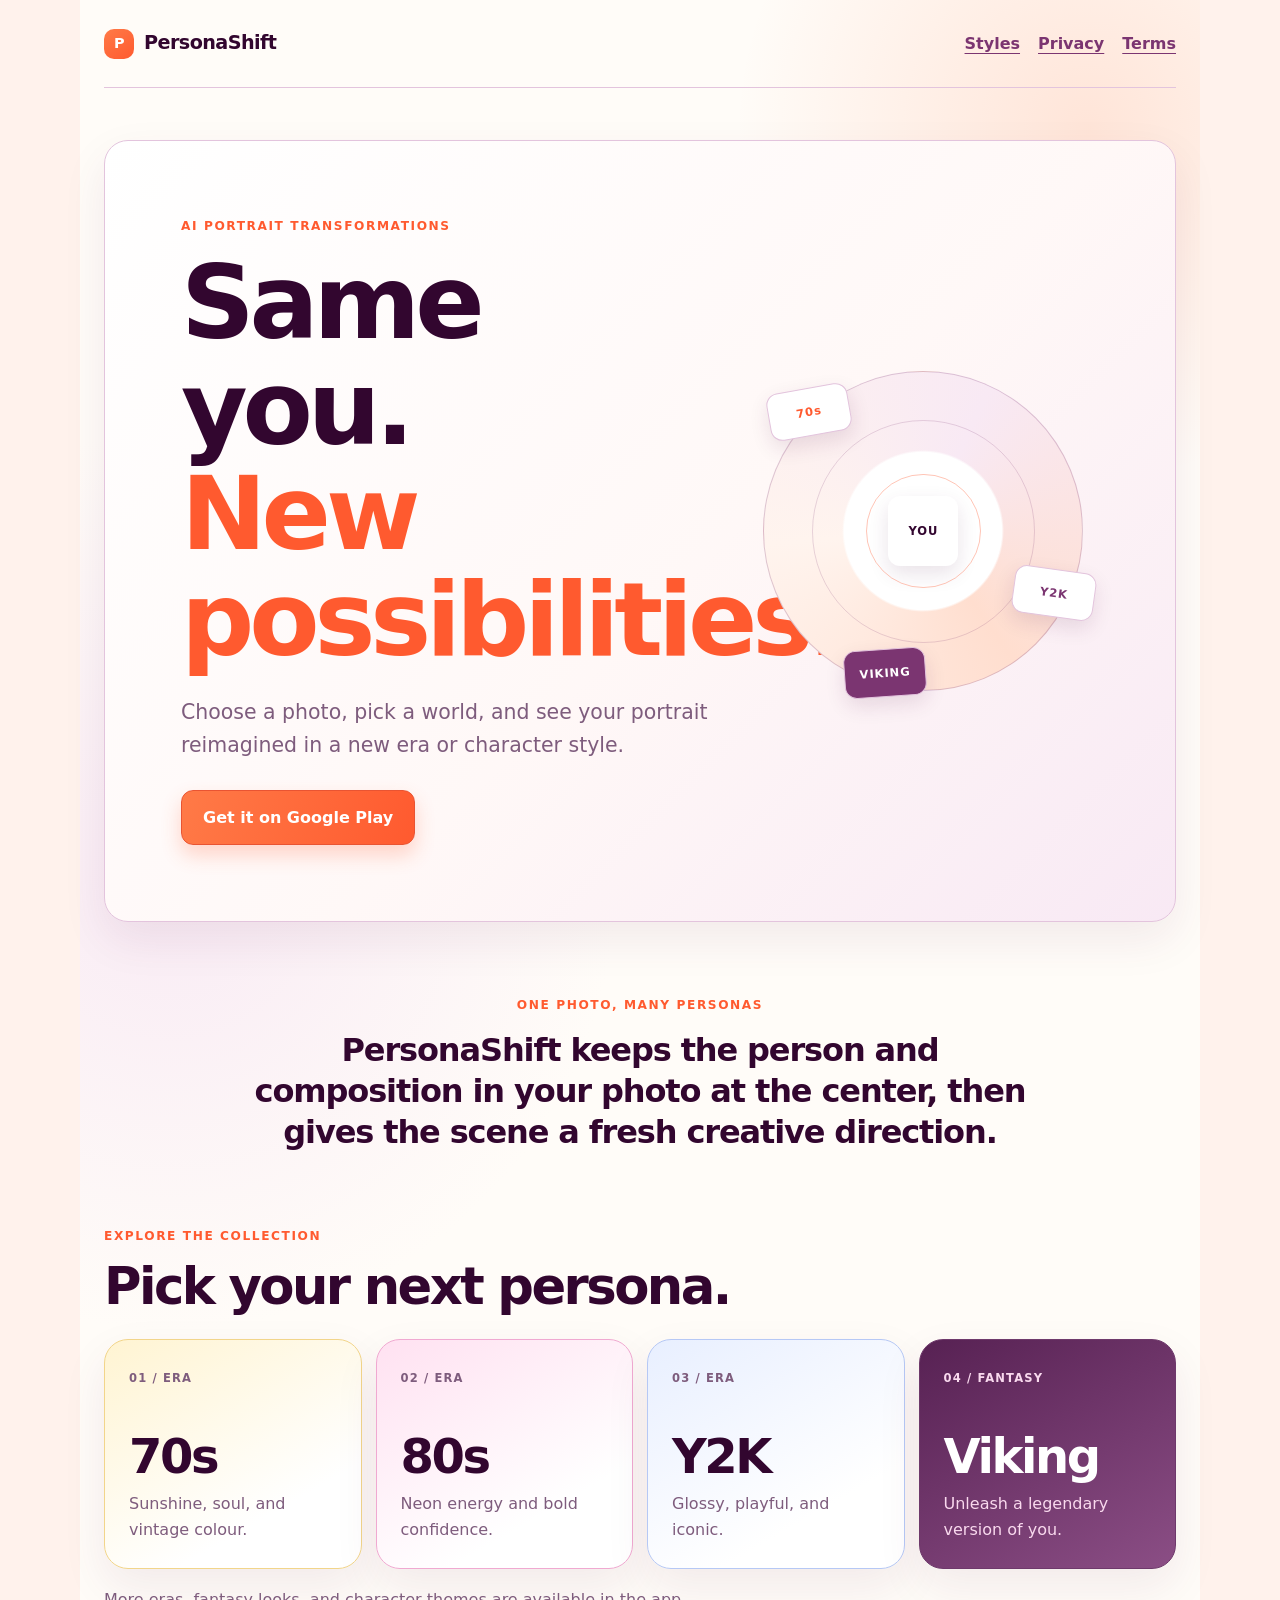
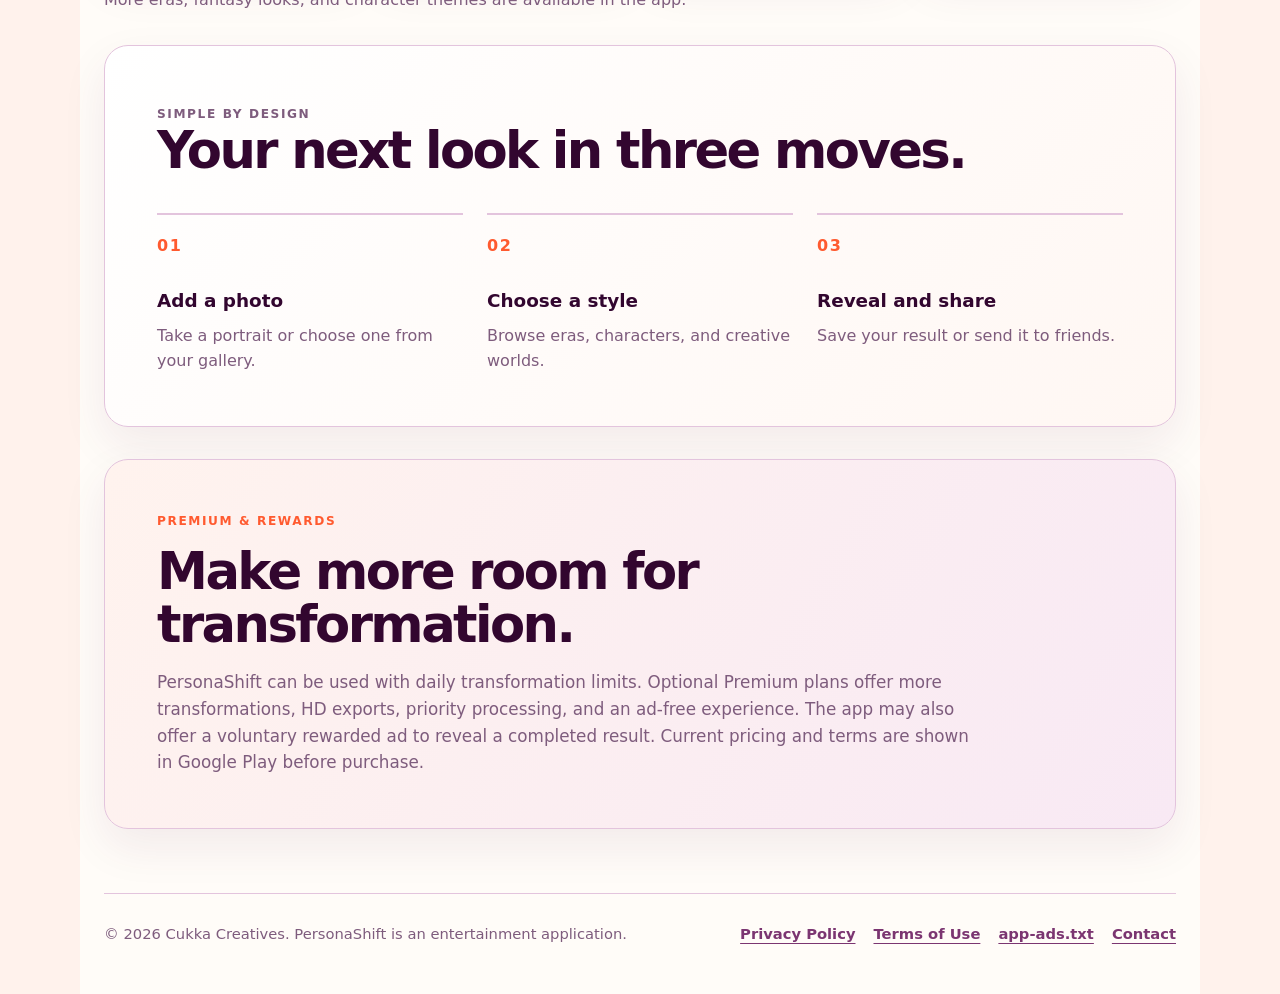
==== index.html @ ef97b441 "Add files via upload" ====
<!doctype html>
<html lang="en">
<head>
  <meta charset="utf-8" />
  <meta name="viewport" content="width=device-width, initial-scale=1" />
  <meta name="description" content="PersonaShift turns one photo into a new era, character, or creative theme." />
  <title>PersonaShift — Same You, New Possibilities</title>
  <link rel="stylesheet" href="./styles.css" />
</head>
<body>
  <header class="site-header">
    <a class="brand" href="./" aria-label="PersonaShift home"><span class="brand-mark" aria-hidden="true">P</span>PersonaShift</a>
    <nav aria-label="Site navigation"><a href="#styles">Styles</a><a href="./privacy-policy.html">Privacy</a><a href="./terms-of-use.html">Terms</a></nav>
  </header>
  <main>
    <section class="hero" aria-labelledby="hero-title">
      <div class="hero-copy"><p class="eyebrow">AI PORTRAIT TRANSFORMATIONS</p><h1 id="hero-title">Same you.<br /><span>New possibilities.</span></h1><p class="lede">Choose a photo, pick a world, and see your portrait reimagined in a new era or character style.</p><a class="button" href="https://play.google.com/store/apps/details?id=com.cukkacreatives.personashift">Get it on Google Play</a></div>
      <div class="hero-orbit" aria-hidden="true"><span class="orbit-card orbit-card-one">70s</span><span class="orbit-card orbit-card-two">Y2K</span><span class="orbit-card orbit-card-three">VIKING</span><span class="orbit-core">YOU</span></div>
    </section>
    <section class="intro" aria-label="How PersonaShift works"><p class="eyebrow">ONE PHOTO, MANY PERSONAS</p><p>PersonaShift keeps the person and composition in your photo at the center, then gives the scene a fresh creative direction.</p></section>
    <section id="styles" class="styles" aria-labelledby="styles-title">
      <div class="section-heading"><p class="eyebrow">EXPLORE THE COLLECTION</p><h2 id="styles-title">Pick your next persona.</h2></div>
      <div class="style-grid"><article class="style-card seventies"><span>01 / ERA</span><h3>70s</h3><p>Sunshine, soul, and vintage colour.</p></article><article class="style-card eighties"><span>02 / ERA</span><h3>80s</h3><p>Neon energy and bold confidence.</p></article><article class="style-card y2k"><span>03 / ERA</span><h3>Y2K</h3><p>Glossy, playful, and iconic.</p></article><article class="style-card fantasy"><span>04 / FANTASY</span><h3>Viking</h3><p>Unleash a legendary version of you.</p></article></div>
      <p class="section-note">More eras, fantasy looks, and character themes are available in the app.</p>
    </section>
    <section class="steps" aria-labelledby="steps-title"><div class="section-heading"><p class="eyebrow">SIMPLE BY DESIGN</p><h2 id="steps-title">Your next look in three moves.</h2></div><ol><li><span>01</span><strong>Add a photo</strong><p>Take a portrait or choose one from your gallery.</p></li><li><span>02</span><strong>Choose a style</strong><p>Browse eras, characters, and creative worlds.</p></li><li><span>03</span><strong>Reveal and share</strong><p>Save your result or send it to friends.</p></li></ol></section>
    <section class="notice" aria-labelledby="notice-title"><p class="eyebrow">PREMIUM &amp; REWARDS</p><h2 id="notice-title">Make more room for transformation.</h2><p>PersonaShift can be used with daily transformation limits. Optional Premium plans offer more transformations, HD exports, priority processing, and an ad-free experience. The app may also offer a voluntary rewarded ad to reveal a completed result. Current pricing and terms are shown in Google Play before purchase.</p></section>
  </main>
  <footer><p>© 2026 Cukka Creatives. PersonaShift is an entertainment application.</p><div><a href="./privacy-policy.html">Privacy Policy</a><a href="./terms-of-use.html">Terms of Use</a><a href="./app-ads.txt">app-ads.txt</a><a href="mailto:cukkacreatives@gmail.com">Contact</a></div></footer>
</body>
</html>
---- styles.css ----
:root { color-scheme: light; --background: #fffcf8; --background-deep: #fff2ec; --ink: #32062f; --muted: #7e5c7d; --coral: #ff5a2f; --orange: #ff7a47; --plum: #7b3571; --line: #e3c4dd; --radius-card: 24px; --radius-button: 12px; --content-width: 1120px; }
* { box-sizing: border-box; } html { background: var(--background-deep); scroll-behavior: smooth; } body { max-width: var(--content-width); min-height: 100vh; margin: 0 auto; padding: 0 24px; color: var(--ink); background: radial-gradient(circle at 90% 5%, rgb(255 122 71 / 18%), transparent 22rem), radial-gradient(circle at 8% 34%, rgb(248 233 244 / 90%), transparent 28rem), var(--background); font-family: Inter, ui-sans-serif, system-ui, -apple-system, BlinkMacSystemFont, "Segoe UI", sans-serif; line-height: 1.6; }
a { color: var(--plum); font-weight: 750; text-underline-offset: 4px; } a:focus-visible, .button:focus-visible { outline: 3px solid var(--coral); outline-offset: 4px; } .site-header, footer { display: flex; align-items: center; justify-content: space-between; gap: 24px; } .site-header { min-height: 88px; border-bottom: 1px solid var(--line); } .brand { display: inline-flex; align-items: center; gap: 10px; color: var(--ink); font-size: 1.2rem; font-weight: 850; letter-spacing: -.03em; text-decoration: none; } .brand-mark { display: grid; width: 30px; height: 30px; place-items: center; border-radius: 10px; color: white; background: linear-gradient(145deg, var(--orange), var(--coral)); font-size: .9rem; } nav, footer div { display: flex; flex-wrap: wrap; gap: 18px; } main { padding: 52px 0 64px; }
.hero, .notice, .style-card, .steps { border: 1px solid var(--line); border-radius: var(--radius-card); background: rgb(255 255 255 / 80%); box-shadow: 0 18px 45px rgb(83 25 72 / 8%); } .hero { display: grid; grid-template-columns: minmax(0, 1.2fr) minmax(260px, .8fr); align-items: center; gap: 40px; min-height: 470px; padding: clamp(32px, 7vw, 76px); overflow: hidden; background: linear-gradient(135deg, #fff 0%, #fff8f7 55%, #f8e9f4 100%); } .eyebrow { margin: 0 0 14px; color: var(--coral); font-size: .76rem; font-weight: 850; letter-spacing: .13em; } h1, h2, h3 { margin: 0; line-height: 1.03; letter-spacing: -.05em; } h1 { font-size: clamp(3.2rem, 8vw, 6.8rem); } h1 span { color: var(--coral); } .lede { max-width: 560px; margin: 24px 0 28px; color: var(--muted); font-size: clamp(1.08rem, 2vw, 1.28rem); } .button { display: inline-block; padding: 14px 21px; border: 1px solid #e95432; border-radius: var(--radius-button); color: white; background: linear-gradient(110deg, var(--orange), var(--coral)); box-shadow: 0 10px 20px rgb(255 90 47 / 24%); text-decoration: none; } .button:hover { filter: brightness(1.05); transform: translateY(-1px); }
.hero-orbit { position: relative; width: min(100%, 320px); aspect-ratio: 1; margin: auto; border: 1px solid rgb(123 53 113 / 24%); border-radius: 50%; background: radial-gradient(circle, #fff 0 35%, transparent 36%), conic-gradient(from 25deg, #f8e9f4, #ffdecf, #fff4ee, #f8e9f4); } .hero-orbit::before, .hero-orbit::after { position: absolute; inset: 15%; border: 1px solid rgb(123 53 113 / 18%); border-radius: 50%; content: ""; } .hero-orbit::after { inset: 32%; border-color: rgb(255 90 47 / 35%); } .orbit-card, .orbit-core { position: absolute; display: grid; place-items: center; border-radius: 12px; font-size: .72rem; font-weight: 850; letter-spacing: .08em; box-shadow: 0 8px 20px rgb(83 25 72 / 12%); } .orbit-card { width: 82px; height: 48px; border: 1px solid var(--line); background: white; } .orbit-card-one { top: 5%; left: 1%; color: var(--coral); transform: rotate(-10deg); } .orbit-card-two { right: -4%; bottom: 23%; color: var(--plum); transform: rotate(8deg); } .orbit-card-three { bottom: -2%; left: 25%; color: white; background: var(--plum); transform: rotate(-4deg); } .orbit-core { inset: 39%; color: var(--ink); background: white; }
.intro { max-width: 800px; margin: 74px auto; text-align: center; } .intro p:last-child { margin: 0; font-size: clamp(1.35rem, 3vw, 2rem); font-weight: 650; letter-spacing: -.035em; line-height: 1.28; } .section-heading h2, .notice h2 { font-size: clamp(2rem, 4vw, 3.2rem); } .styles { scroll-margin-top: 28px; } .style-grid { display: grid; grid-template-columns: repeat(4, 1fr); gap: 14px; margin-top: 26px; } .style-card { min-height: 230px; padding: 24px; } .style-card span { color: var(--muted); font-size: .72rem; font-weight: 800; letter-spacing: .1em; } .style-card h3 { margin-top: 42px; font-size: clamp(2rem, 4vw, 3rem); } .style-card p { margin: 10px 0 0; color: var(--muted); } .seventies { background: linear-gradient(150deg, #fff4d2, #fff 72%); border-color: #f2d58a; } .eighties { background: linear-gradient(150deg, #ffe1f1, #fff 72%); border-color: #f0a9d1; } .y2k { background: linear-gradient(150deg, #e8efff, #fff 72%); border-color: #b6c8f5; } .fantasy { color: white; background: linear-gradient(150deg, #572153, #8b4e85); border-color: #6e396b; } .fantasy span, .fantasy p { color: #f9d9ee; } .section-note { margin: 18px 0 0; color: var(--muted); }
.steps { margin-top: 32px; padding: clamp(28px, 5vw, 52px); background: linear-gradient(135deg, #fff, #fff7f3); } .steps ol { display: grid; grid-template-columns: repeat(3, 1fr); gap: 24px; margin: 36px 0 0; padding: 0; list-style: none; } .steps li { padding-top: 18px; border-top: 2px solid var(--line); } .steps li span { display: block; margin-bottom: 28px; color: var(--coral); font-weight: 850; letter-spacing: .1em; } .steps strong { font-size: 1.15rem; } .steps p { margin: 7px 0 0; color: var(--muted); } .notice { margin-top: 32px; padding: clamp(30px, 5vw, 52px); background: linear-gradient(120deg, #fff3ee, #f8e9f4); } .notice p:last-child { max-width: 820px; margin: 18px 0 0; color: var(--muted); font-size: 1.05rem; }
.legal { max-width: 820px; margin: 0 auto; padding: 52px 0 72px; } .legal h1 { margin-bottom: 20px; font-size: clamp(3rem, 8vw, 5.5rem); } .legal h2 { margin-top: 40px; padding-bottom: 10px; border-bottom: 1px solid var(--line); font-size: 1.45rem; } .legal p, .legal li { color: var(--muted); } .legal li + li { margin-top: 10px; } footer { padding: 28px 0 48px; border-top: 1px solid var(--line); color: var(--muted); font-size: .92rem; } footer p { margin: 0; } @media (max-width: 760px) { body { padding: 0 16px; } .site-header, footer { align-items: flex-start; flex-direction: column; padding: 20px 0; } main { padding: 32px 0 48px; } .hero { grid-template-columns: 1fr; min-height: 0; } .hero-orbit { width: min(100%, 280px); } .style-grid, .steps ol { grid-template-columns: 1fr; } .style-card { min-height: 180px; } .style-card h3 { margin-top: 22px; } .intro { margin: 54px auto; } }
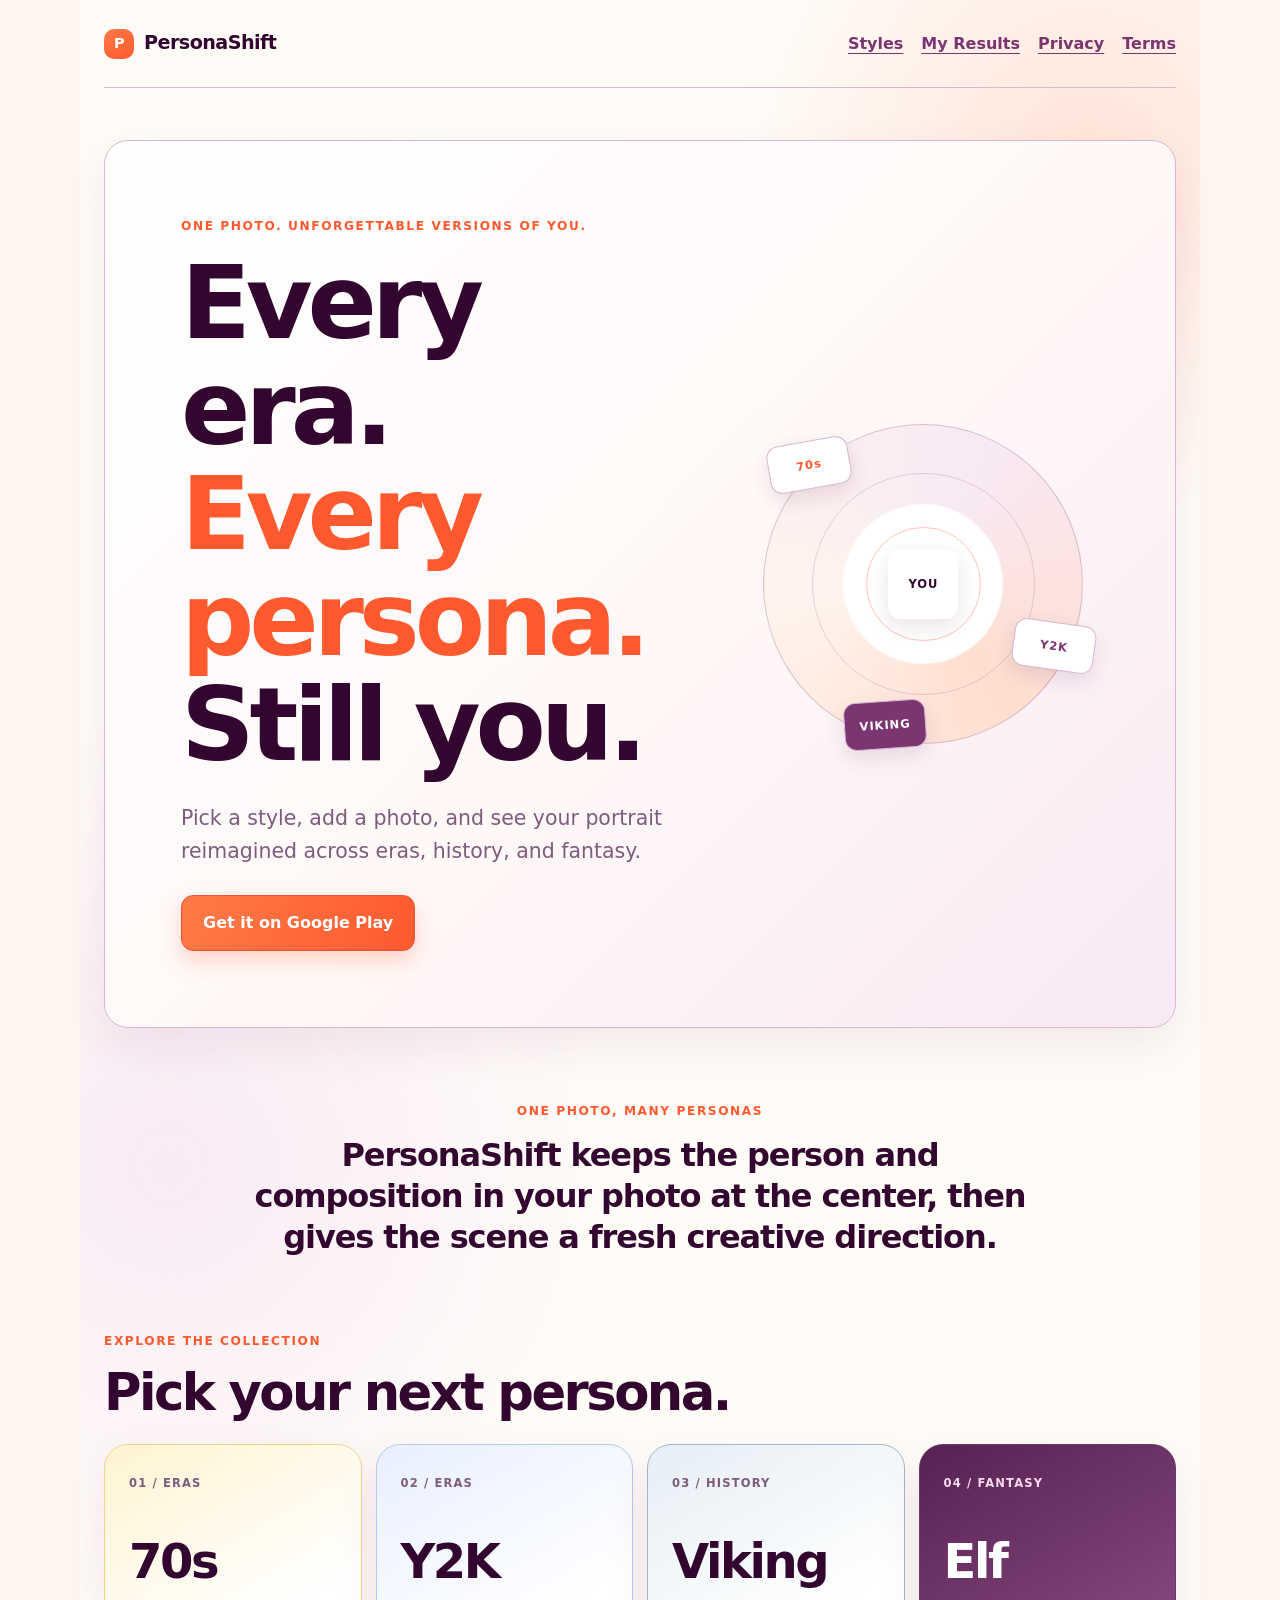
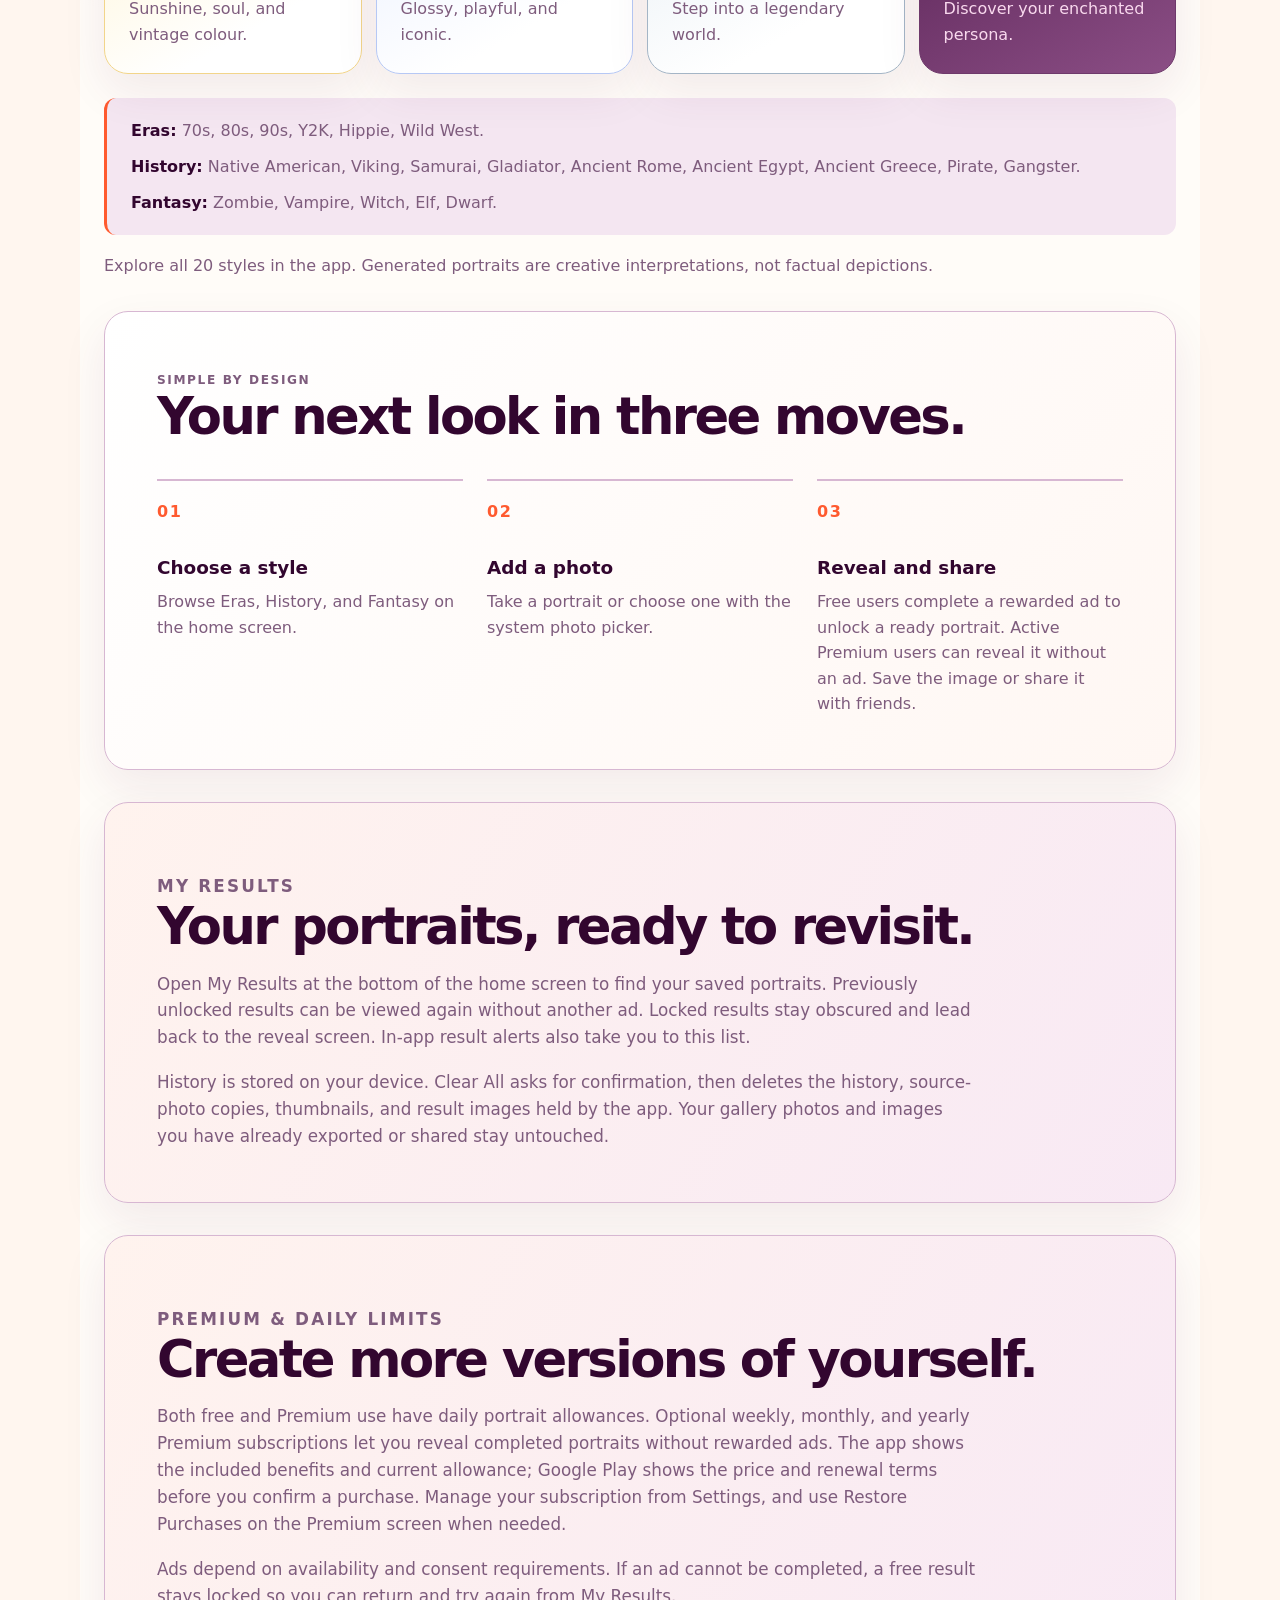
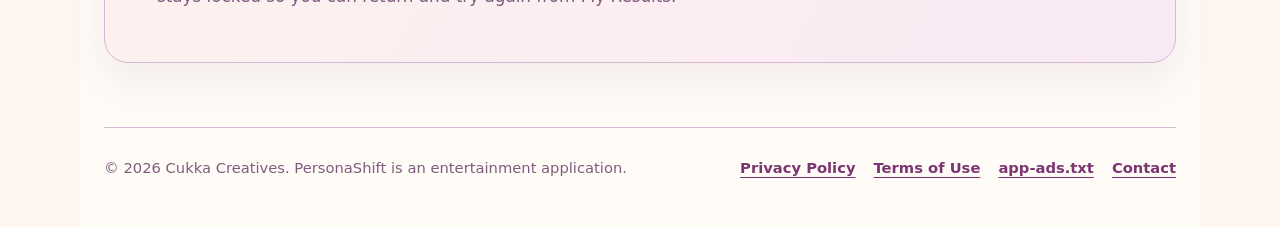
==== commit 34fb39ab: "Add files via upload" ====
--- a/index.html
+++ b/index.html
@@ -4,27 +4,37 @@
   <meta charset="utf-8" />
   <meta name="viewport" content="width=device-width, initial-scale=1" />
   <meta name="description" content="PersonaShift turns one photo into a new era, character, or creative theme." />
-  <title>PersonaShift — Same You, New Possibilities</title>
+  <title>PersonaShift — Every Era. Every Persona. Still You.</title>
   <link rel="stylesheet" href="./styles.css" />
 </head>
 <body>
   <header class="site-header">
     <a class="brand" href="./" aria-label="PersonaShift home"><span class="brand-mark" aria-hidden="true">P</span>PersonaShift</a>
-    <nav aria-label="Site navigation"><a href="#styles">Styles</a><a href="./privacy-policy.html">Privacy</a><a href="./terms-of-use.html">Terms</a></nav>
+    <nav aria-label="Site navigation"><a href="#styles">Styles</a><a href="#results">My Results</a><a href="./privacy-policy.html">Privacy</a><a href="./terms-of-use.html">Terms</a></nav>
   </header>
   <main>
     <section class="hero" aria-labelledby="hero-title">
-      <div class="hero-copy"><p class="eyebrow">AI PORTRAIT TRANSFORMATIONS</p><h1 id="hero-title">Same you.<br /><span>New possibilities.</span></h1><p class="lede">Choose a photo, pick a world, and see your portrait reimagined in a new era or character style.</p><a class="button" href="https://play.google.com/store/apps/details?id=com.cukkacreatives.personashift">Get it on Google Play</a></div>
+      <div class="hero-copy"><p class="eyebrow">ONE PHOTO. UNFORGETTABLE VERSIONS OF YOU.</p><h1 id="hero-title">Every era.<br /><span>Every persona.</span><br />Still you.</h1><p class="lede">Pick a style, add a photo, and see your portrait reimagined across eras, history, and fantasy.</p><a class="button" href="https://play.google.com/store/apps/details?id=com.cukkacreatives.personashift">Get it on Google Play</a></div>
       <div class="hero-orbit" aria-hidden="true"><span class="orbit-card orbit-card-one">70s</span><span class="orbit-card orbit-card-two">Y2K</span><span class="orbit-card orbit-card-three">VIKING</span><span class="orbit-core">YOU</span></div>
     </section>
     <section class="intro" aria-label="How PersonaShift works"><p class="eyebrow">ONE PHOTO, MANY PERSONAS</p><p>PersonaShift keeps the person and composition in your photo at the center, then gives the scene a fresh creative direction.</p></section>
     <section id="styles" class="styles" aria-labelledby="styles-title">
       <div class="section-heading"><p class="eyebrow">EXPLORE THE COLLECTION</p><h2 id="styles-title">Pick your next persona.</h2></div>
-      <div class="style-grid"><article class="style-card seventies"><span>01 / ERA</span><h3>70s</h3><p>Sunshine, soul, and vintage colour.</p></article><article class="style-card eighties"><span>02 / ERA</span><h3>80s</h3><p>Neon energy and bold confidence.</p></article><article class="style-card y2k"><span>03 / ERA</span><h3>Y2K</h3><p>Glossy, playful, and iconic.</p></article><article class="style-card fantasy"><span>04 / FANTASY</span><h3>Viking</h3><p>Unleash a legendary version of you.</p></article></div>
-      <p class="section-note">More eras, fantasy looks, and character themes are available in the app.</p>
+      <div class="style-grid"><article class="style-card seventies"><span>01 / ERAS</span><h3>70s</h3><p>Sunshine, soul, and vintage colour.</p></article><article class="style-card y2k"><span>02 / ERAS</span><h3>Y2K</h3><p>Glossy, playful, and iconic.</p></article><article class="style-card historical"><span>03 / HISTORY</span><h3>Viking</h3><p>Step into a legendary world.</p></article><article class="style-card fantasy"><span>04 / FANTASY</span><h3>Elf</h3><p>Discover your enchanted persona.</p></article></div>
+      <div class="catalog" aria-label="Available styles by category">
+        <p><strong>Eras:</strong> 70s, 80s, 90s, Y2K, Hippie, Wild West.</p>
+        <p><strong>History:</strong> Native American, Viking, Samurai, Gladiator, Ancient Rome, Ancient Egypt, Ancient Greece, Pirate, Gangster.</p>
+        <p><strong>Fantasy:</strong> Zombie, Vampire, Witch, Elf, Dwarf.</p>
+      </div>
+      <p class="section-note">Explore all 20 styles in the app. Generated portraits are creative interpretations, not factual depictions.</p>
     </section>
-    <section class="steps" aria-labelledby="steps-title"><div class="section-heading"><p class="eyebrow">SIMPLE BY DESIGN</p><h2 id="steps-title">Your next look in three moves.</h2></div><ol><li><span>01</span><strong>Add a photo</strong><p>Take a portrait or choose one from your gallery.</p></li><li><span>02</span><strong>Choose a style</strong><p>Browse eras, characters, and creative worlds.</p></li><li><span>03</span><strong>Reveal and share</strong><p>Save your result or send it to friends.</p></li></ol></section>
-    <section class="notice" aria-labelledby="notice-title"><p class="eyebrow">PREMIUM &amp; REWARDS</p><h2 id="notice-title">Make more room for transformation.</h2><p>PersonaShift can be used with daily transformation limits. Optional Premium plans offer more transformations, HD exports, priority processing, and an ad-free experience. The app may also offer a voluntary rewarded ad to reveal a completed result. Current pricing and terms are shown in Google Play before purchase.</p></section>
+    <section class="steps" aria-labelledby="steps-title"><div class="section-heading"><p class="eyebrow">SIMPLE BY DESIGN</p><h2 id="steps-title">Your next look in three moves.</h2></div><ol><li><span>01</span><strong>Choose a style</strong><p>Browse Eras, History, and Fantasy on the home screen.</p></li><li><span>02</span><strong>Add a photo</strong><p>Take a portrait or choose one with the system photo picker.</p></li><li><span>03</span><strong>Reveal and share</strong><p>Free users complete a rewarded ad to unlock a ready portrait. Active Premium users can reveal it without an ad. Save the image or share it with friends.</p></li></ol></section>
+    <section id="results" class="notice" aria-labelledby="results-title">
+      <p class="eyebrow">MY RESULTS</p><h2 id="results-title">Your portraits, ready to revisit.</h2>
+      <p>Open My Results at the bottom of the home screen to find your saved portraits. Previously unlocked results can be viewed again without another ad. Locked results stay obscured and lead back to the reveal screen. In-app result alerts also take you to this list.</p>
+      <p>History is stored on your device. Clear All asks for confirmation, then deletes the history, source-photo copies, thumbnails, and result images held by the app. Your gallery photos and images you have already exported or shared stay untouched.</p>
+    </section>
+    <section class="notice" aria-labelledby="notice-title"><p class="eyebrow">PREMIUM &amp; DAILY LIMITS</p><h2 id="notice-title">Create more versions of yourself.</h2><p>Both free and Premium use have daily portrait allowances. Optional weekly, monthly, and yearly Premium subscriptions let you reveal completed portraits without rewarded ads. The app shows the included benefits and current allowance; Google Play shows the price and renewal terms before you confirm a purchase. Manage your subscription from Settings, and use Restore Purchases on the Premium screen when needed.</p><p>Ads depend on availability and consent requirements. If an ad cannot be completed, a free result stays locked so you can return and try again from My Results.</p></section>
   </main>
   <footer><p>© 2026 Cukka Creatives. PersonaShift is an entertainment application.</p><div><a href="./privacy-policy.html">Privacy Policy</a><a href="./terms-of-use.html">Terms of Use</a><a href="./app-ads.txt">app-ads.txt</a><a href="mailto:cukkacreatives@gmail.com">Contact</a></div></footer>
 </body>
--- a/styles.css
+++ b/styles.css
@@ -1,8 +1,12 @@
-:root { color-scheme: light; --background: #fffcf8; --background-deep: #fff2ec; --ink: #32062f; --muted: #7e5c7d; --coral: #ff5a2f; --orange: #ff7a47; --plum: #7b3571; --line: #e3c4dd; --radius-card: 24px; --radius-button: 12px; --content-width: 1120px; }
+:root { color-scheme: light; --background: #fffcf8; --background-deep: #fff6ef; --ink: #32062f; --muted: #7e5c7d; --coral: #ff5a2f; --orange: #ff7a47; --plum: #7b3571; --line: #d7b7d2; --radius-card: 24px; --radius-button: 12px; --content-width: 1120px; }
 * { box-sizing: border-box; } html { background: var(--background-deep); scroll-behavior: smooth; } body { max-width: var(--content-width); min-height: 100vh; margin: 0 auto; padding: 0 24px; color: var(--ink); background: radial-gradient(circle at 90% 5%, rgb(255 122 71 / 18%), transparent 22rem), radial-gradient(circle at 8% 34%, rgb(248 233 244 / 90%), transparent 28rem), var(--background); font-family: Inter, ui-sans-serif, system-ui, -apple-system, BlinkMacSystemFont, "Segoe UI", sans-serif; line-height: 1.6; }
 a { color: var(--plum); font-weight: 750; text-underline-offset: 4px; } a:focus-visible, .button:focus-visible { outline: 3px solid var(--coral); outline-offset: 4px; } .site-header, footer { display: flex; align-items: center; justify-content: space-between; gap: 24px; } .site-header { min-height: 88px; border-bottom: 1px solid var(--line); } .brand { display: inline-flex; align-items: center; gap: 10px; color: var(--ink); font-size: 1.2rem; font-weight: 850; letter-spacing: -.03em; text-decoration: none; } .brand-mark { display: grid; width: 30px; height: 30px; place-items: center; border-radius: 10px; color: white; background: linear-gradient(145deg, var(--orange), var(--coral)); font-size: .9rem; } nav, footer div { display: flex; flex-wrap: wrap; gap: 18px; } main { padding: 52px 0 64px; }
 .hero, .notice, .style-card, .steps { border: 1px solid var(--line); border-radius: var(--radius-card); background: rgb(255 255 255 / 80%); box-shadow: 0 18px 45px rgb(83 25 72 / 8%); } .hero { display: grid; grid-template-columns: minmax(0, 1.2fr) minmax(260px, .8fr); align-items: center; gap: 40px; min-height: 470px; padding: clamp(32px, 7vw, 76px); overflow: hidden; background: linear-gradient(135deg, #fff 0%, #fff8f7 55%, #f8e9f4 100%); } .eyebrow { margin: 0 0 14px; color: var(--coral); font-size: .76rem; font-weight: 850; letter-spacing: .13em; } h1, h2, h3 { margin: 0; line-height: 1.03; letter-spacing: -.05em; } h1 { font-size: clamp(3.2rem, 8vw, 6.8rem); } h1 span { color: var(--coral); } .lede { max-width: 560px; margin: 24px 0 28px; color: var(--muted); font-size: clamp(1.08rem, 2vw, 1.28rem); } .button { display: inline-block; padding: 14px 21px; border: 1px solid #e95432; border-radius: var(--radius-button); color: white; background: linear-gradient(110deg, var(--orange), var(--coral)); box-shadow: 0 10px 20px rgb(255 90 47 / 24%); text-decoration: none; } .button:hover { filter: brightness(1.05); transform: translateY(-1px); }
 .hero-orbit { position: relative; width: min(100%, 320px); aspect-ratio: 1; margin: auto; border: 1px solid rgb(123 53 113 / 24%); border-radius: 50%; background: radial-gradient(circle, #fff 0 35%, transparent 36%), conic-gradient(from 25deg, #f8e9f4, #ffdecf, #fff4ee, #f8e9f4); } .hero-orbit::before, .hero-orbit::after { position: absolute; inset: 15%; border: 1px solid rgb(123 53 113 / 18%); border-radius: 50%; content: ""; } .hero-orbit::after { inset: 32%; border-color: rgb(255 90 47 / 35%); } .orbit-card, .orbit-core { position: absolute; display: grid; place-items: center; border-radius: 12px; font-size: .72rem; font-weight: 850; letter-spacing: .08em; box-shadow: 0 8px 20px rgb(83 25 72 / 12%); } .orbit-card { width: 82px; height: 48px; border: 1px solid var(--line); background: white; } .orbit-card-one { top: 5%; left: 1%; color: var(--coral); transform: rotate(-10deg); } .orbit-card-two { right: -4%; bottom: 23%; color: var(--plum); transform: rotate(8deg); } .orbit-card-three { bottom: -2%; left: 25%; color: white; background: var(--plum); transform: rotate(-4deg); } .orbit-core { inset: 39%; color: var(--ink); background: white; }
 .intro { max-width: 800px; margin: 74px auto; text-align: center; } .intro p:last-child { margin: 0; font-size: clamp(1.35rem, 3vw, 2rem); font-weight: 650; letter-spacing: -.035em; line-height: 1.28; } .section-heading h2, .notice h2 { font-size: clamp(2rem, 4vw, 3.2rem); } .styles { scroll-margin-top: 28px; } .style-grid { display: grid; grid-template-columns: repeat(4, 1fr); gap: 14px; margin-top: 26px; } .style-card { min-height: 230px; padding: 24px; } .style-card span { color: var(--muted); font-size: .72rem; font-weight: 800; letter-spacing: .1em; } .style-card h3 { margin-top: 42px; font-size: clamp(2rem, 4vw, 3rem); } .style-card p { margin: 10px 0 0; color: var(--muted); } .seventies { background: linear-gradient(150deg, #fff4d2, #fff 72%); border-color: #f2d58a; } .eighties { background: linear-gradient(150deg, #ffe1f1, #fff 72%); border-color: #f0a9d1; } .y2k { background: linear-gradient(150deg, #e8efff, #fff 72%); border-color: #b6c8f5; } .fantasy { color: white; background: linear-gradient(150deg, #572153, #8b4e85); border-color: #6e396b; } .fantasy span, .fantasy p { color: #f9d9ee; } .section-note { margin: 18px 0 0; color: var(--muted); }
 .steps { margin-top: 32px; padding: clamp(28px, 5vw, 52px); background: linear-gradient(135deg, #fff, #fff7f3); } .steps ol { display: grid; grid-template-columns: repeat(3, 1fr); gap: 24px; margin: 36px 0 0; padding: 0; list-style: none; } .steps li { padding-top: 18px; border-top: 2px solid var(--line); } .steps li span { display: block; margin-bottom: 28px; color: var(--coral); font-weight: 850; letter-spacing: .1em; } .steps strong { font-size: 1.15rem; } .steps p { margin: 7px 0 0; color: var(--muted); } .notice { margin-top: 32px; padding: clamp(30px, 5vw, 52px); background: linear-gradient(120deg, #fff3ee, #f8e9f4); } .notice p:last-child { max-width: 820px; margin: 18px 0 0; color: var(--muted); font-size: 1.05rem; }
+.historical { background: linear-gradient(150deg, #e6eef4, #fff 72%); border-color: #a4b5c6; }
+.catalog { margin-top: 24px; padding: 20px 24px; border-left: 3px solid var(--coral); border-radius: var(--radius-button); background: #f4e6f1; color: var(--muted); }
+.catalog p { margin: 0; } .catalog p + p { margin-top: 10px; } .catalog strong { color: var(--ink); }
+.notice p { max-width: 820px; margin: 18px 0 0; color: var(--muted); font-size: 1.05rem; } #results { scroll-margin-top: 28px; }
 .legal { max-width: 820px; margin: 0 auto; padding: 52px 0 72px; } .legal h1 { margin-bottom: 20px; font-size: clamp(3rem, 8vw, 5.5rem); } .legal h2 { margin-top: 40px; padding-bottom: 10px; border-bottom: 1px solid var(--line); font-size: 1.45rem; } .legal p, .legal li { color: var(--muted); } .legal li + li { margin-top: 10px; } footer { padding: 28px 0 48px; border-top: 1px solid var(--line); color: var(--muted); font-size: .92rem; } footer p { margin: 0; } @media (max-width: 760px) { body { padding: 0 16px; } .site-header, footer { align-items: flex-start; flex-direction: column; padding: 20px 0; } main { padding: 32px 0 48px; } .hero { grid-template-columns: 1fr; min-height: 0; } .hero-orbit { width: min(100%, 280px); } .style-grid, .steps ol { grid-template-columns: 1fr; } .style-card { min-height: 180px; } .style-card h3 { margin-top: 22px; } .intro { margin: 54px auto; } }
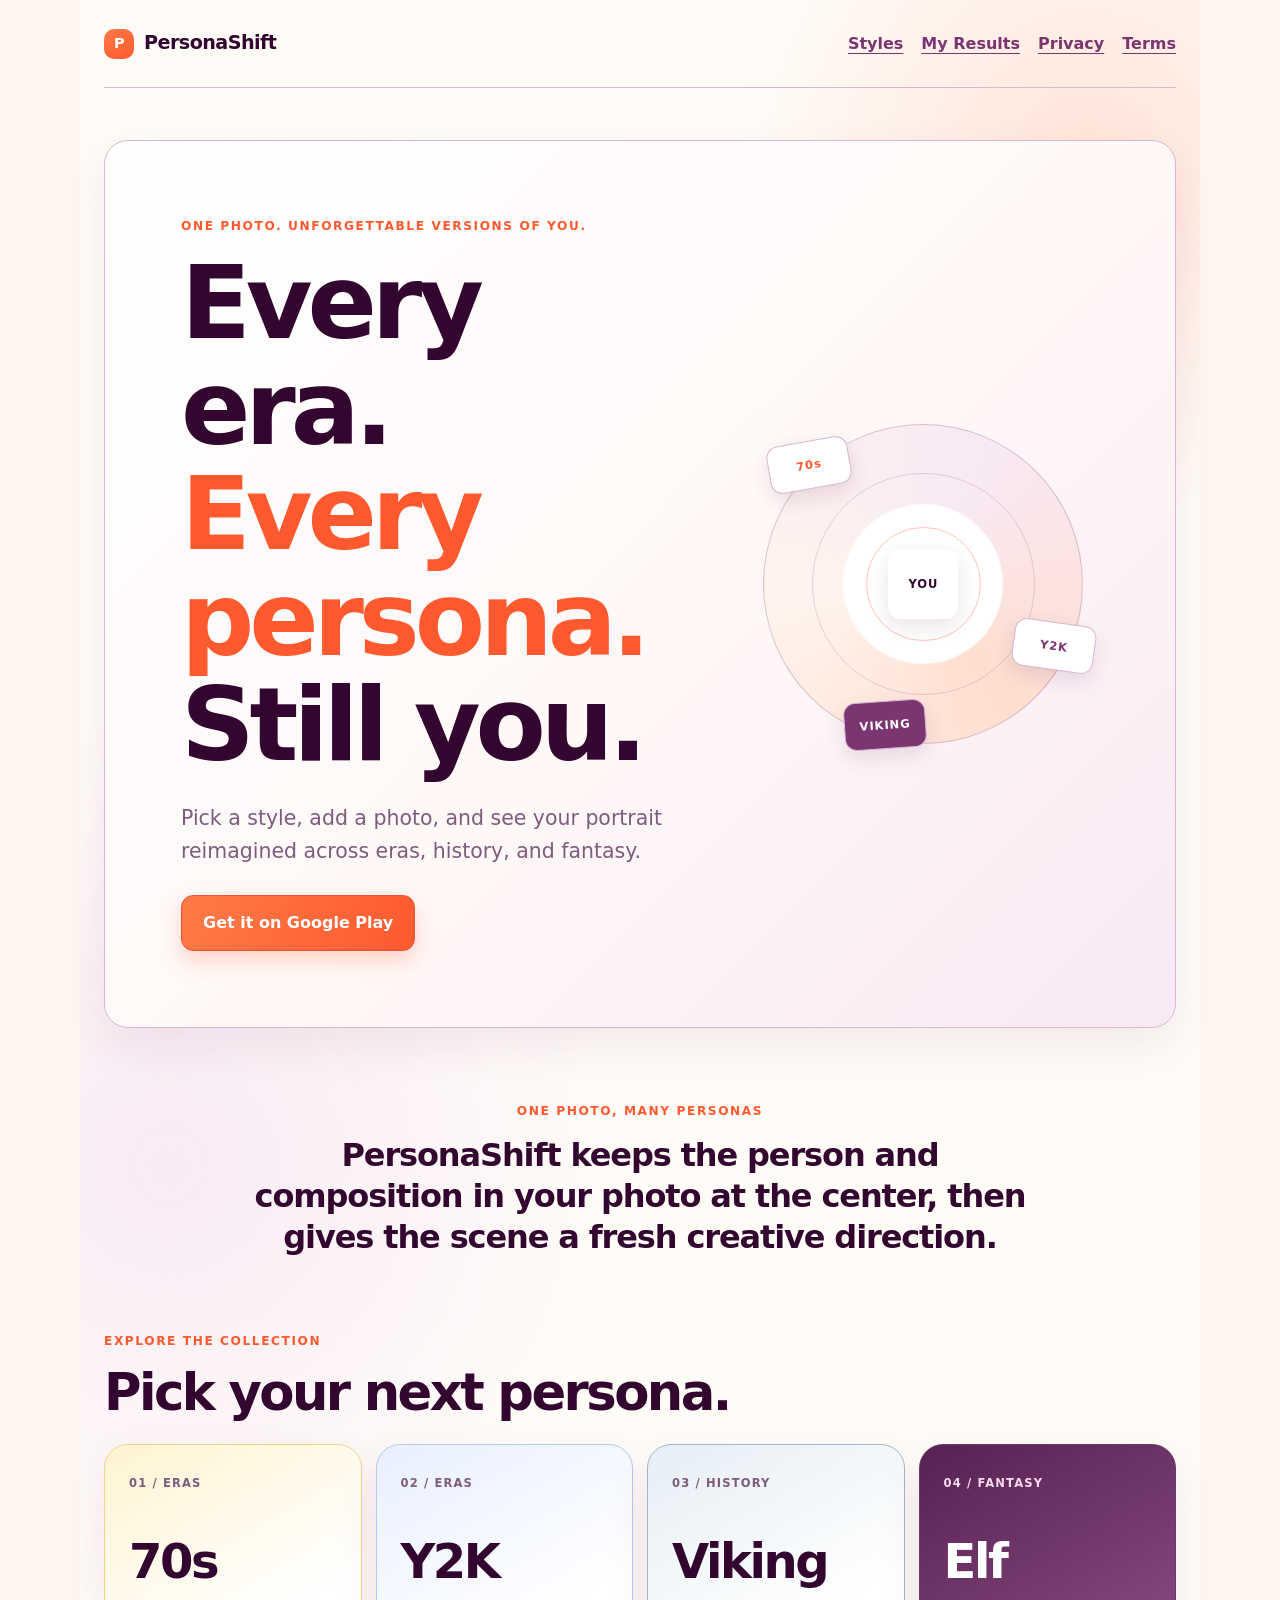
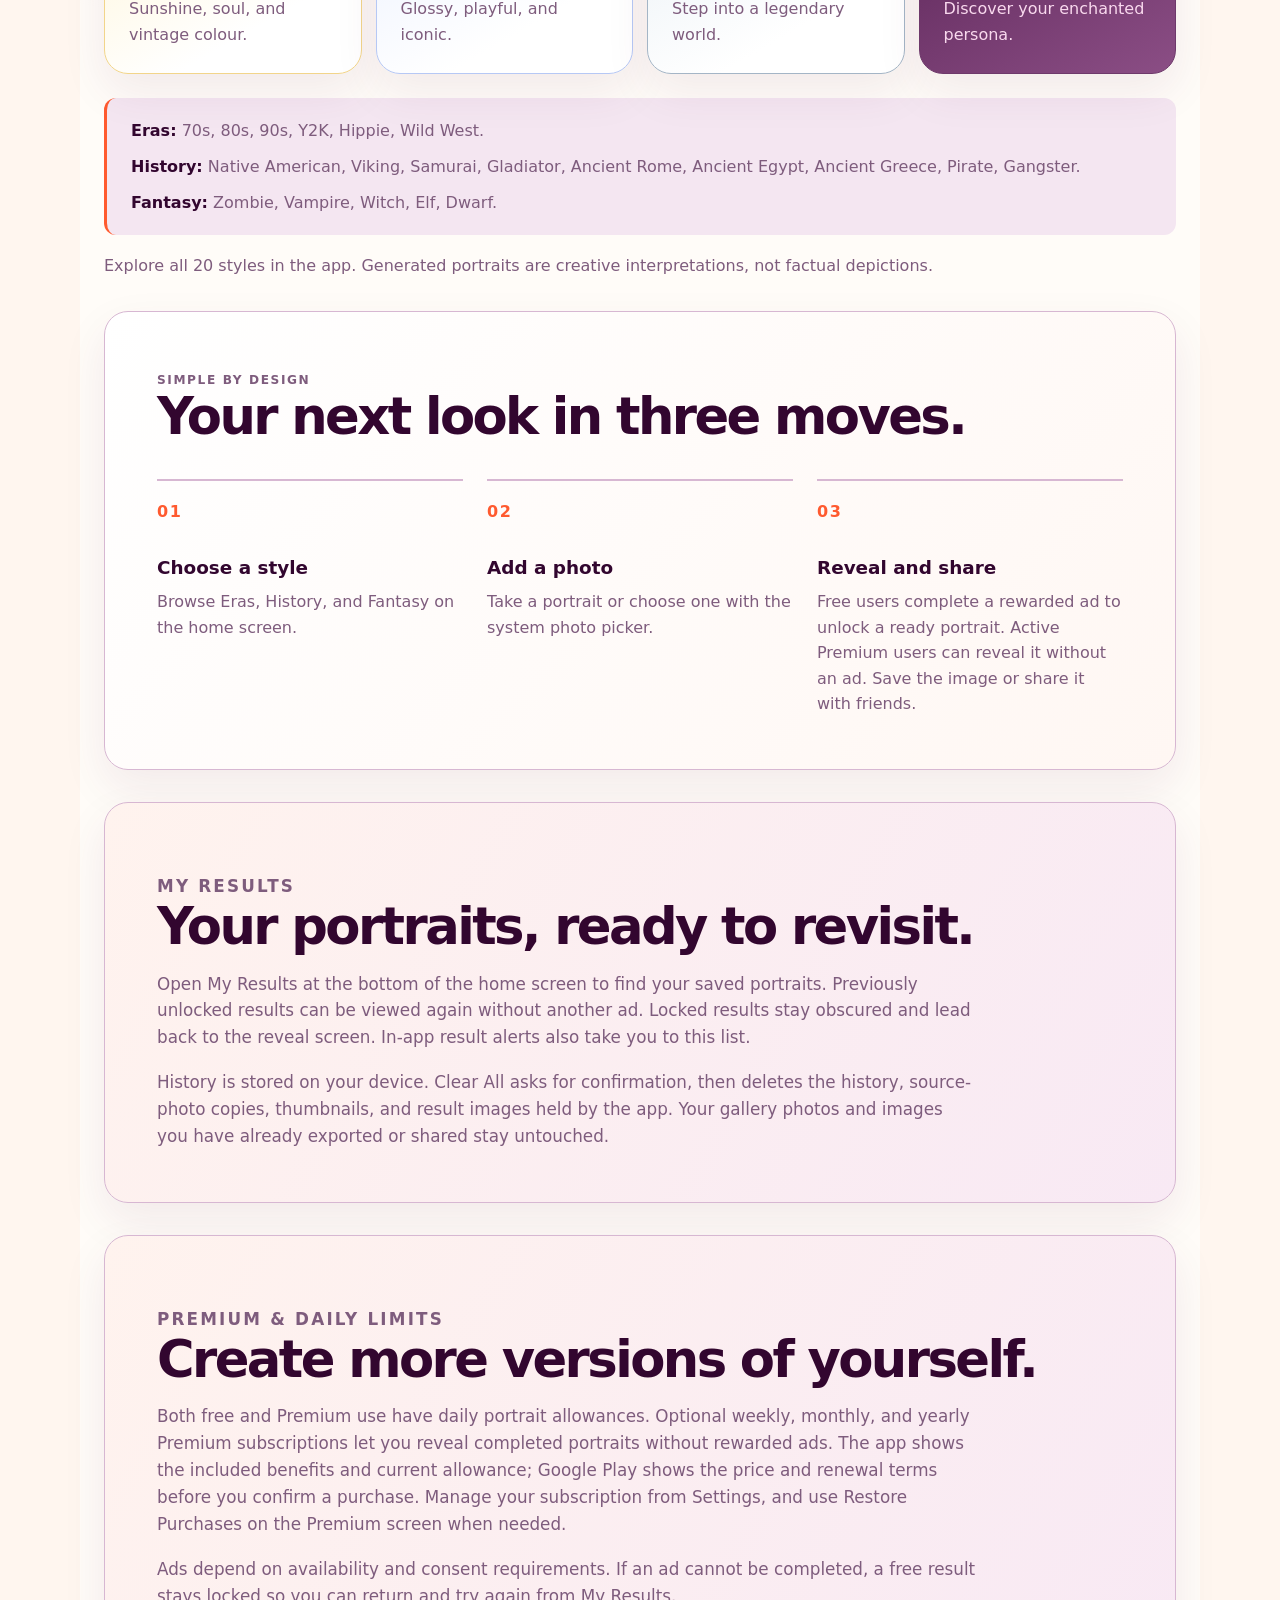
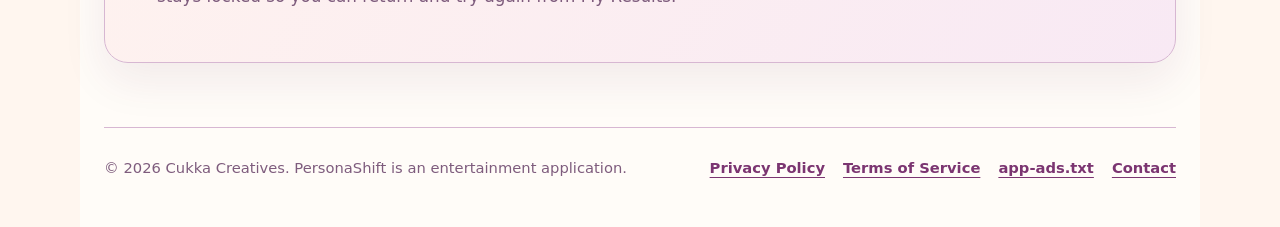
==== commit 5610c7b6: "Add files via upload" ====
--- a/index.html
+++ b/index.html
@@ -10,7 +10,7 @@
 <body>
   <header class="site-header">
     <a class="brand" href="./" aria-label="PersonaShift home"><span class="brand-mark" aria-hidden="true">P</span>PersonaShift</a>
-    <nav aria-label="Site navigation"><a href="#styles">Styles</a><a href="#results">My Results</a><a href="./privacy-policy.html">Privacy</a><a href="./terms-of-use.html">Terms</a></nav>
+    <nav aria-label="Site navigation"><a href="#styles">Styles</a><a href="#results">My Results</a><a href="./privacy-policy.html">Privacy</a><a href="./terms-of-service.html">Terms</a></nav>
   </header>
   <main>
     <section class="hero" aria-labelledby="hero-title">
@@ -36,6 +36,6 @@
     </section>
     <section class="notice" aria-labelledby="notice-title"><p class="eyebrow">PREMIUM &amp; DAILY LIMITS</p><h2 id="notice-title">Create more versions of yourself.</h2><p>Both free and Premium use have daily portrait allowances. Optional weekly, monthly, and yearly Premium subscriptions let you reveal completed portraits without rewarded ads. The app shows the included benefits and current allowance; Google Play shows the price and renewal terms before you confirm a purchase. Manage your subscription from Settings, and use Restore Purchases on the Premium screen when needed.</p><p>Ads depend on availability and consent requirements. If an ad cannot be completed, a free result stays locked so you can return and try again from My Results.</p></section>
   </main>
-  <footer><p>© 2026 Cukka Creatives. PersonaShift is an entertainment application.</p><div><a href="./privacy-policy.html">Privacy Policy</a><a href="./terms-of-use.html">Terms of Use</a><a href="./app-ads.txt">app-ads.txt</a><a href="mailto:cukkacreatives@gmail.com">Contact</a></div></footer>
+  <footer><p>© 2026 Cukka Creatives. PersonaShift is an entertainment application.</p><div><a href="./privacy-policy.html">Privacy Policy</a><a href="./terms-of-service.html">Terms of Service</a><a href="./app-ads.txt">app-ads.txt</a><a href="mailto:cukkacreatives@gmail.com">Contact</a></div></footer>
 </body>
 </html>
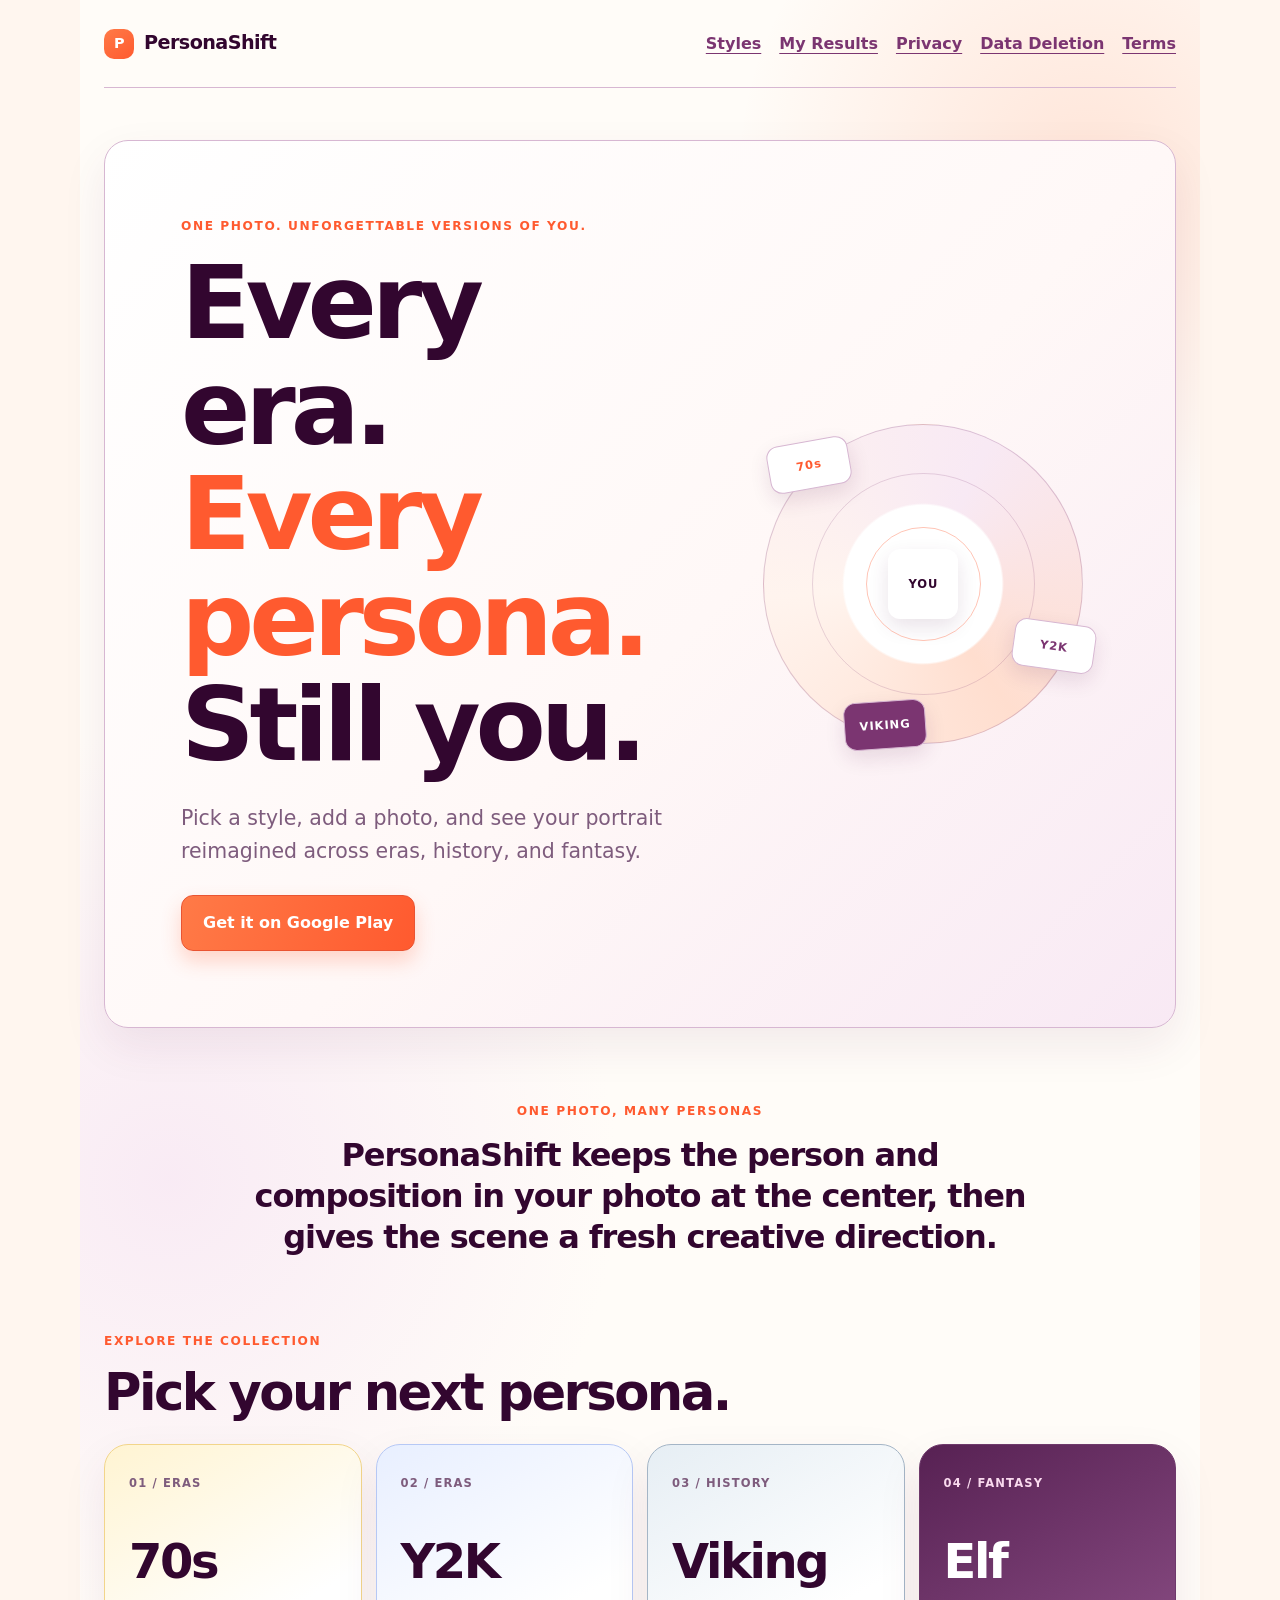
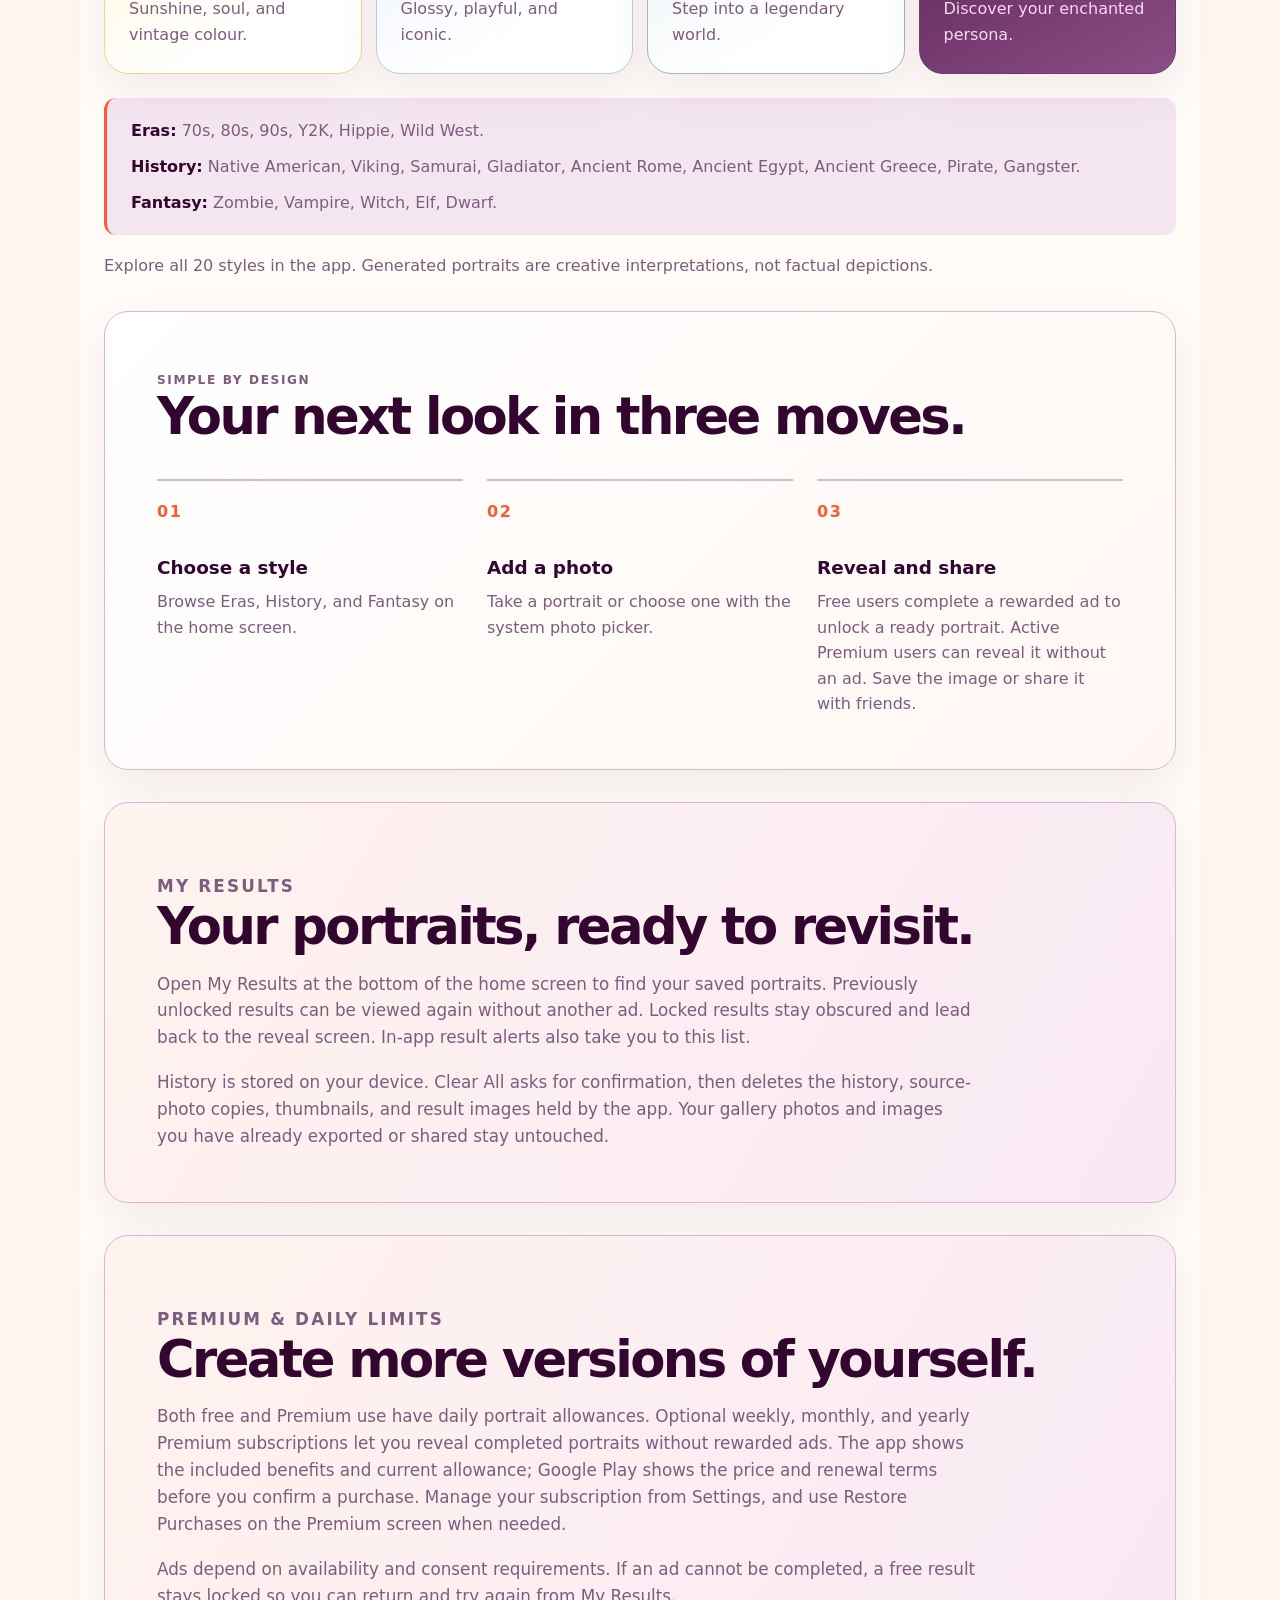
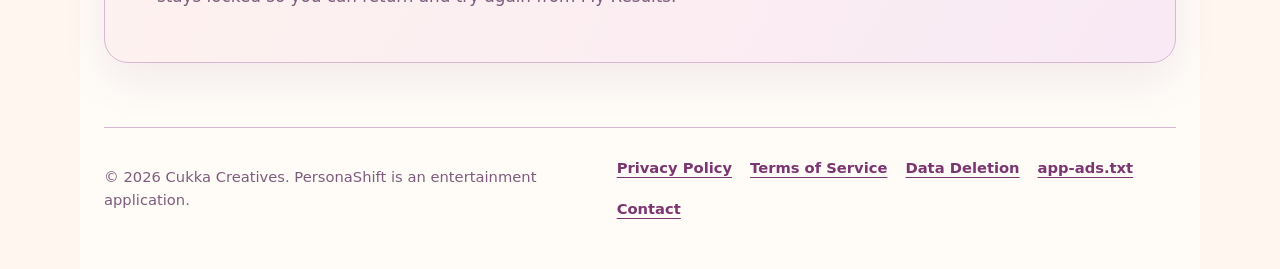
==== commit 0e009873: "Add files via upload" ====
--- a/index.html
+++ b/index.html
@@ -10,7 +10,7 @@
 <body>
   <header class="site-header">
     <a class="brand" href="./" aria-label="PersonaShift home"><span class="brand-mark" aria-hidden="true">P</span>PersonaShift</a>
-    <nav aria-label="Site navigation"><a href="#styles">Styles</a><a href="#results">My Results</a><a href="./privacy-policy.html">Privacy</a><a href="./terms-of-service.html">Terms</a></nav>
+    <nav aria-label="Site navigation"><a href="#styles">Styles</a><a href="#results">My Results</a><a href="./privacy-policy.html">Privacy</a><a href="./data-deletion.html">Data Deletion</a><a href="./terms-of-service.html">Terms</a></nav>
   </header>
   <main>
     <section class="hero" aria-labelledby="hero-title">
@@ -36,6 +36,6 @@
     </section>
     <section class="notice" aria-labelledby="notice-title"><p class="eyebrow">PREMIUM &amp; DAILY LIMITS</p><h2 id="notice-title">Create more versions of yourself.</h2><p>Both free and Premium use have daily portrait allowances. Optional weekly, monthly, and yearly Premium subscriptions let you reveal completed portraits without rewarded ads. The app shows the included benefits and current allowance; Google Play shows the price and renewal terms before you confirm a purchase. Manage your subscription from Settings, and use Restore Purchases on the Premium screen when needed.</p><p>Ads depend on availability and consent requirements. If an ad cannot be completed, a free result stays locked so you can return and try again from My Results.</p></section>
   </main>
-  <footer><p>© 2026 Cukka Creatives. PersonaShift is an entertainment application.</p><div><a href="./privacy-policy.html">Privacy Policy</a><a href="./terms-of-service.html">Terms of Service</a><a href="./app-ads.txt">app-ads.txt</a><a href="mailto:cukkacreatives@gmail.com">Contact</a></div></footer>
+  <footer><p>© 2026 Cukka Creatives. PersonaShift is an entertainment application.</p><div><a href="./privacy-policy.html">Privacy Policy</a><a href="./terms-of-service.html">Terms of Service</a><a href="./data-deletion.html">Data Deletion</a><a href="./app-ads.txt">app-ads.txt</a><a href="mailto:cukkacreatives@gmail.com">Contact</a></div></footer>
 </body>
 </html>
